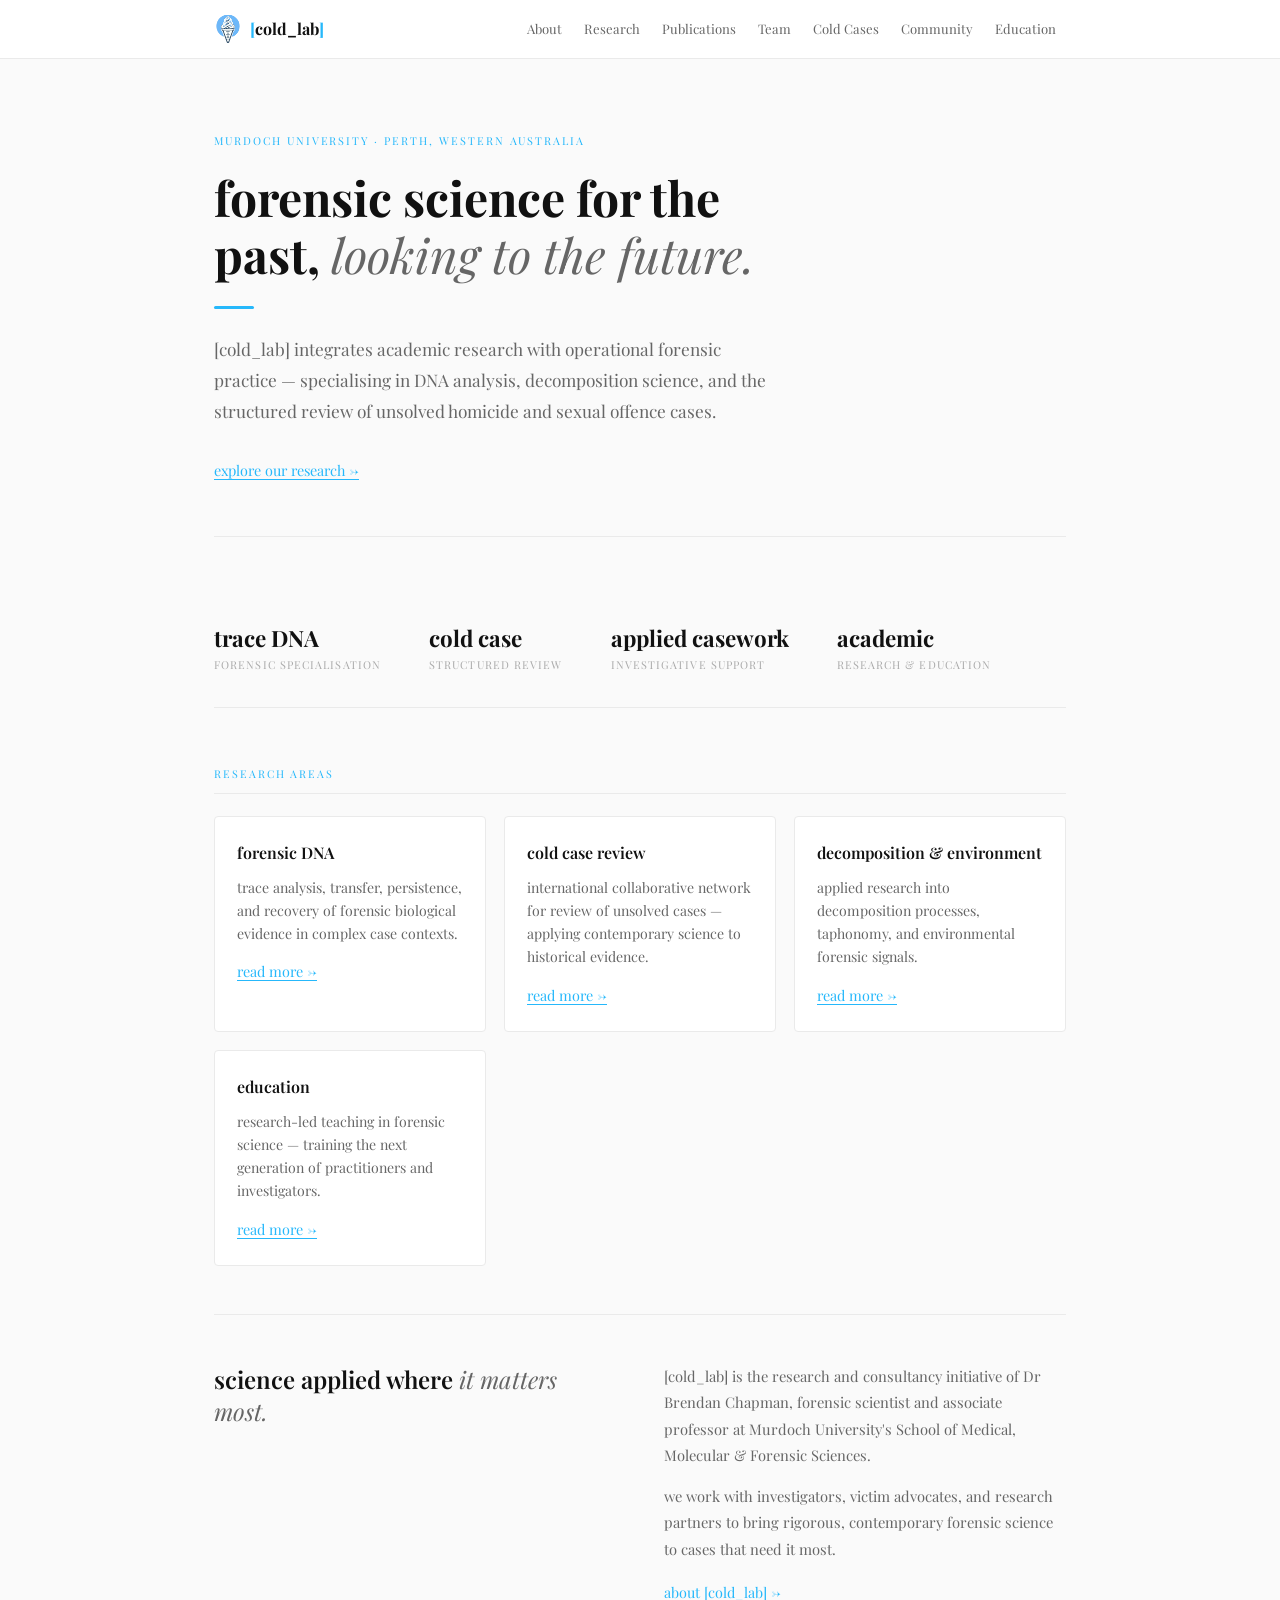
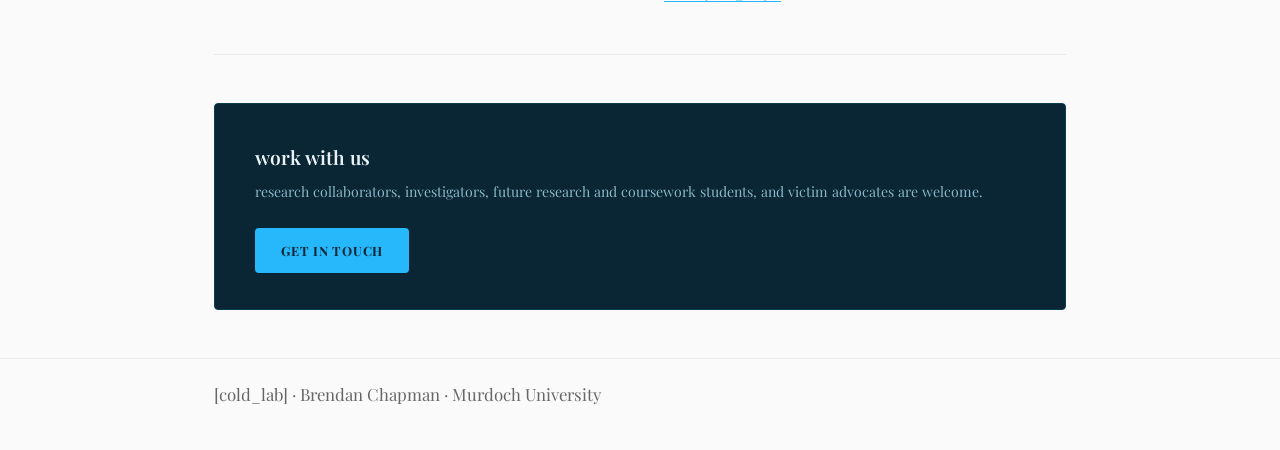
==== index.html @ f07aa9bb "added meta" ====
<!DOCTYPE html>
<html lang="en">
<script type="application/ld+json">
{
  "@context": "https://schema.org",
  "@type": "ResearchOrganization",
  "name": "[cold_lab]",
  "description": "Forensic science research and consultancy specialising in cold case review and serious crime investigation.",
  "url": "https://www.coldlab.org",
  "founder": {
    "@type": "Person",
    "name": "Dr Brendan Chapman",
    "affiliation": "Murdoch University"
  },
  "areaOfStudy": [
    "Forensic Science",
    "Cold Case Review",
    "Homicide Investigation",
    "Sexual Assault Investigation"
  ]
}
</script>
<head>
  <meta charset="UTF-8">
  <meta name="viewport" content="width=device-width, initial-scale=1">
  <link rel="preconnect" href="https://fonts.googleapis.com">
  <link rel="preconnect" href="https://fonts.gstatic.com" crossorigin>
  <link href="https://fonts.googleapis.com/css2?family=Playfair+Display:ital,wght@0,400;0,600;0,700;1,400&display=swap" rel="stylesheet">
  <link rel="stylesheet" href="assets/css/style.css">
  <script src="assets/js/site.js"></script>
	<title>home · [cold_lab]</title>
	<meta name="description" content="[cold_lab] is a forensic science research and 		consultancy led by Dr Brendan Chapman, advancing cold case review and unsolved homicide 	and sexual crime investigations.">
	<meta property="og:title" content="home · [cold_lab]">
	<meta property="og:description" content="[cold_lab] is a forensic science research and consultancy led by Dr Brendan Chapman, advancing cold case review and unsolved homicide and sexual crime investigations.">
	<meta property="og:type" content="website">
	<meta property="og:site_name" content="[cold_lab]">
	<meta property="og:url" content="https://www.coldlab.org/">
	<link rel="canonical" href="https://www.coldlab.org/">
  <style>
    /* index-only */
    .hero { padding: 72px 0 52px; border-bottom: 1px solid var(--border); margin-bottom: 56px; }
    .hero-eyebrow { font-size: 0.68rem; letter-spacing: 0.18em; text-transform: uppercase; color: var(--blue); margin-bottom: 18px; display: block; }
    .hero h1 { font-size: 3rem; line-height: 1.2; font-weight: 700; margin-bottom: 22px; max-width: 620px; }
    .hero h1 em { font-style: italic; font-weight: 400; color: var(--muted); }
    .hero-rule { width: 40px; height: 3px; background: var(--blue); border-radius: 2px; margin-bottom: 24px; }
    .lead { max-width: 560px; font-size: 1.08rem; color: var(--muted); line-height: 1.8; margin-bottom: 28px; }
    .stat-strip { display: flex; gap: 48px; padding: 32px 0; border-bottom: 1px solid var(--border); margin-bottom: 56px; flex-wrap: wrap; }
    .stat-num { font-size: 1.4rem; font-weight: 700; display: block; line-height: 1.2; color: var(--text); }
    .stat-label { font-size: 0.68rem; letter-spacing: 0.1em; text-transform: uppercase; color: var(--faint); display: block; margin-top: 3px; }
    .about-strip { display: grid; grid-template-columns: 1fr 1fr; gap: 48px; padding: 48px 0; border-top: 1px solid var(--border); border-bottom: 1px solid var(--border); margin-bottom: 0; align-items: start; }
    .about-strip h2 { font-size: 1.5rem; line-height: 1.35; font-weight: 600; }
    .about-strip h2 em { font-style: italic; font-weight: 400; color: var(--muted); }
    .about-strip p { color: var(--muted); font-size: 0.92rem; line-height: 1.8; margin-bottom: 14px; }
    @media (max-width: 640px) {
      .hero h1 { font-size: 2rem; }
      .about-strip { grid-template-columns: 1fr; gap: 24px; }
      .stat-strip { gap: 28px; }
    }
  </style>
</head>
  <script>
document.addEventListener('DOMContentLoaded', () => {
  const hamburger = document.getElementById('hamburger');
  const navLinks = document.getElementById('navLinks');

  hamburger.addEventListener('click', () => {
    navLinks.classList.toggle('active');
  });
});
</script>
<body>
<div id="nav-placeholder"></div>

<div class="container">

  <section class="hero">
    <span class="hero-eyebrow">Murdoch University · Perth, Western Australia</span>
    <h1>forensic science for the past, <em>looking to the future.</em></h1>
    <div class="hero-rule"></div>
    <p class="lead">[cold_lab] integrates academic research with operational forensic practice — specialising in DNA analysis, decomposition science, and the structured review of unsolved homicide and sexual offence cases.</p>
    <a href="research.html" class="text-link">explore our research →</a>
  </section>

  <div class="stat-strip">
    <div><span class="stat-num">trace DNA</span><span class="stat-label">forensic specialisation</span></div>
    <div><span class="stat-num">cold case</span><span class="stat-label">structured review</span></div>
    <div><span class="stat-num">applied casework</span><span class="stat-label">investigative support</span></div>
    <div><span class="stat-num">academic</span><span class="stat-label">research &amp; education</span></div>
  </div>

  <section>
    <p class="section-label">research areas</p>
    <div class="card-grid">
      <div class="card">
        <h3>forensic DNA</h3>
        <p>trace analysis, transfer, persistence, and recovery of forensic biological evidence in complex case contexts.</p>
        <a href="research.html" class="text-link" style="margin-top:14px;display:inline-block">read more →</a>
      </div>
      <div class="card">
        <h3>cold case review</h3>
        <p>international collaborative network for review of unsolved cases — applying contemporary science to historical evidence.</p>
        <a href="ccr.html" class="text-link" style="margin-top:14px;display:inline-block">read more →</a>
      </div>
      <div class="card">
        <h3>decomposition &amp; environment</h3>
        <p>applied research into decomposition processes, taphonomy, and environmental forensic signals.</p>
        <a href="research.html" class="text-link" style="margin-top:14px;display:inline-block">read more →</a>
      </div>
      <div class="card">
        <h3>education</h3>
        <p>research-led teaching in forensic science — training the next generation of practitioners and investigators.</p>
        <a href="education.html" class="text-link" style="margin-top:14px;display:inline-block">read more →</a>
      </div>
    </div>
  </section>

  <div class="about-strip">
    <div>
      <h2>science applied where <em>it matters most.</em></h2>
    </div>
    <div>
      <p>[cold_lab] is the research and consultancy initiative of Dr Brendan Chapman, forensic scientist and associate professor at Murdoch University's School of Medical, Molecular &amp; Forensic Sciences.</p>
      <p>we work with investigators, victim advocates, and research partners to bring rigorous, contemporary forensic science to cases that need it most.</p>
      <a href="about.html" class="text-link">about [cold_lab] →</a>
    </div>
  </div>

  <div class="cta-bar">
    <div>
      <h3>work with us</h3>
      <p>research collaborators, investigators, future research and coursework students, and victim advocates are welcome.</p>
    </div>
    <a href="about.html" class="cta-btn">get in touch</a>
  </div>

</div>

<div id="footer-placeholder"></div>
<script>
  injectPartial('nav-placeholder', 'partials/nav.html');
  injectPartial('footer-placeholder', 'partials/footer.html');
</script>
</body>
</html>
---- assets/css/style.css ----
:root {
  --bg:       #fafafa;
  --surface:  #ffffff;
  --border:   #eaeaea;
  --text:     #111111;
  --muted:    #666666;
  --faint:    #aaaaaa;
  --blue:     #26B8FB;
  --dark:     #0B3D4F;
  --darker:   #0A2533;
  --radius:   4px;
}
[data-theme="dark"] {
  --bg:       #0A2533;
  --surface:  #0f3244;
  --border:   #1c4454;
  --text:     #e8f4f8;
  --muted:    #8ab8c8;
  --faint:    #4a7a8a;
}
*, *::before, *::after { box-sizing: border-box; margin: 0; padding: 0; }
body {
  font-family: 'Playfair Display', serif;
  font-size: 1.05rem; line-height: 1.8;
  color: var(--text); background: var(--bg);
  transition: background .25s, color .25s;
}
a { color: var(--text); text-decoration: none; }
.container { max-width: 900px; margin: auto; padding: 0 24px; }

/* NAV */
nav { background: var(--surface); border-bottom: 1px solid var(--border); position: sticky; top: 0; z-index: 100; }
.nav-inner { max-width: 900px; margin: auto; padding: 0 24px; height: 58px; display: flex; align-items: center; justify-content: space-between; }
.brand { font-weight: 700; font-size: 1rem; color: var(--text); display: flex; align-items: center; gap: 8px; }
.brand img { width: 28px; height: 28px; }
.brand-bracket { color: var(--blue); }
.links { display: flex; align-items: center; gap: 2px; }
.links a { padding: 5px 10px; font-size: 0.82rem; color: var(--muted); border-radius: var(--radius); transition: color .15s, background .15s; }
.links a:hover { color: var(--text); background: var(--border); }
.nav-right { display: flex; align-items: center; gap: 8px; }
.theme-btn { background: none; border: 1px solid var(--border); border-radius: var(--radius); padding: 4px 9px; cursor: pointer; font-size: 0.8rem; color: var(--muted); font-family: inherit; transition: border-color .15s, color .15s; }
.theme-btn:hover { border-color: var(--blue); color: var(--blue); }

/* PAGE HEADER */
.page-header { padding: 48px 0 28px; border-bottom: 1px solid var(--border); margin-bottom: 44px; }
.page-eyebrow { font-size: 0.68rem; letter-spacing: 0.18em; text-transform: uppercase; color: var(--blue); margin-bottom: 8px; display: block; }
.page-header h1 { font-size: 2.4rem; font-weight: 700; line-height: 1.2; }

/* RICH MARKDOWN */
.rich h2 { font-size: 1.35rem; font-weight: 600; margin: 44px 0 14px; padding-bottom: 8px; border-bottom: 1px solid var(--border); }
.rich h3 { font-size: 1.05rem; font-weight: 600; margin: 26px 0 8px; }
.rich h4 { font-size: 0.95rem; font-weight: 600; margin: 18px 0 6px; color: var(--muted); }
.rich p  { margin-bottom: 16px; color: var(--muted); }
.rich ul, .rich ol { padding-left: 1.4em; margin-bottom: 16px; color: var(--muted); }
.rich li { margin-bottom: 3px; }
.rich a  { color: var(--blue); text-decoration: underline; text-underline-offset: 3px; }
.rich blockquote { border-left: 3px solid var(--blue); padding: 8px 0 8px 18px; color: var(--muted); font-style: italic; margin: 20px 0; border-radius: 0 var(--radius) var(--radius) 0; }
.rich strong { font-weight: 600; color: var(--text); }

/* CARDS */
.card-grid { display: grid; grid-template-columns: repeat(auto-fit, minmax(240px,1fr)); gap: 18px; margin-bottom: 48px; }
.card { background: var(--surface); border: 1px solid var(--border); padding: 22px; border-radius: var(--radius); transition: transform .2s, box-shadow .2s, border-color .2s; }
.card:hover { transform: translateY(-3px); box-shadow: 0 8px 28px rgba(0,0,0,.08); border-color: var(--blue); }
.card h3 { margin: 0 0 8px; font-size: 1rem; font-weight: 600; }
.card p  { color: var(--muted); font-size: 0.88rem; margin: 0; line-height: 1.65; }

/* SECTION LABEL */
.section-label { font-size: 0.67rem; letter-spacing: 0.18em; text-transform: uppercase; color: var(--blue); padding-bottom: 10px; border-bottom: 1px solid var(--border); margin-bottom: 22px; }

/* CTA BAR */
.cta-bar { background: var(--darker); border: 1px solid var(--dark); padding: 36px 40px; border-radius: var(--radius); display: flex; align-items: center; justify-content: space-between; gap: 24px; flex-wrap: wrap; margin: 48px 0; }
.cta-bar h3 { font-size: 1.2rem; font-weight: 600; color: #e8f4f8; margin-bottom: 4px; }
.cta-bar p  { color: #8ab8c8; font-size: 0.88rem; margin: 0; }
.cta-btn { display: inline-block; padding: 11px 26px; background: var(--blue); color: var(--darker); font-family: inherit; font-size: 0.8rem; font-weight: 700; letter-spacing: 0.06em; text-transform: uppercase; border-radius: var(--radius); white-space: nowrap; transition: background .2s, transform .15s; text-decoration: none; }
.cta-btn:hover { background: #4dc9fd; transform: translateY(-1px); }
.text-link { color: var(--blue); text-decoration: underline; text-underline-offset: 3px; font-size: 0.9rem; }
.text-link:hover { opacity: .75; }

/* PUBLICATIONS */
.pub-filters { display: flex; gap: 8px; flex-wrap: wrap; margin-bottom: 22px; }
.filter-btn { padding: 4px 14px; border: 1px solid var(--border); border-radius: 20px; font-size: 0.75rem; background: var(--surface); color: var(--muted); cursor: pointer; font-family: inherit; transition: all .15s; }
.filter-btn:hover, .filter-btn.active { background: var(--blue); border-color: var(--blue); color: var(--darker); font-weight: 600; }
.pub-item { background: var(--surface); border: 1px solid var(--border); border-radius: var(--radius); padding: 18px 22px; margin-bottom: 10px; transition: border-color .2s; }
.pub-item:hover { border-color: var(--blue); }
.pub-title { font-size: 0.95rem; font-weight: 600; color: var(--text); line-height: 1.45; margin-bottom: 6px; }
.pub-title a { color: var(--text); text-decoration: underline; text-underline-offset: 3px; }
.pub-title a:hover { color: var(--blue); }
.pub-meta { font-size: 0.77rem; color: var(--faint); display: flex; flex-wrap: wrap; gap: 10px; align-items: center; }
.pub-year { background: color-mix(in srgb, var(--blue) 15%, transparent); color: var(--blue); padding: 1px 8px; border-radius: 20px; font-size: 0.7rem; font-weight: 700; }
.pub-journal { font-style: italic; }
.pub-status { padding: 20px 0; color: var(--faint); display: flex; align-items: center; gap: 8px; font-size: 0.9rem; }
.pub-spinner { width: 14px; height: 14px; border: 2px solid var(--border); border-top-color: var(--blue); border-radius: 50%; animation: spin .8s linear infinite; display: inline-block; }
@keyframes spin { to { transform: rotate(360deg); } }

/* FOOTER */
footer { border-top: 1px solid var(--border); padding: 28px 0 40px; margin-top: 80px; }
.footer-inner { display: flex; justify-content: space-between; align-items: center; flex-wrap: wrap; gap: 12px; }
.footer-copy { font-size: 0.74rem; color: var(--faint); line-height: 1.6; }
.footer-links { display: flex; gap: 18px; }
.footer-links a { font-size: 0.74rem; color: var(--faint); transition: color .15s; }
.footer-links a:hover { color: var(--blue); }

@media (max-width: 700px) {
  .links a { padding: 4px 6px; font-size: 0.76rem; }
  .page-header h1 { font-size: 1.8rem; }
  .cta-bar { flex-direction: column; align-items: flex-start; padding: 26px 22px; }
}
@media (max-width: 480px) { .links { display: none; } }

/* ── HAMBURGER ───────────────────────────────────────────── */
.hamburger {
  display: none;
  flex-direction: column;
  justify-content: space-between;
  width: 24px;
  height: 18px;
  background: none;
  border: none;
  cursor: pointer;
  padding: 0;
  margin-left: 8px;
}
.hamburger span {
  display: block;
  height: 2px;
  background: var(--text);
  border-radius: 2px;
  transition: transform .25s, opacity .25s;
}
.hamburger.active span:nth-child(1) { transform: translateY(8px) rotate(45deg); }
.hamburger.active span:nth-child(2) { opacity: 0; }
.hamburger.active span:nth-child(3) { transform: translateY(-8px) rotate(-45deg); }

@media (max-width: 480px) {
  .hamburger { display: flex; }
  .links {
    display: none;
    position: absolute;
    top: 58px;
    left: 0;
    right: 0;
    background: var(--surface);
    border-bottom: 1px solid var(--border);
    flex-direction: column;
    padding: 12px 0;
    z-index: 99;
  }
  .links.open { display: flex; }
  .links a {
    padding: 12px 24px;
    margin: 0;
    border-radius: 0;
    font-size: 0.95rem;
  }
  .theme-btn { font-size: 0.72rem; padding: 3px 8px; }
}

/* ── TEAM MEMBERS ────────────────────────────────────────── */
.team-member {
  display: flex;
  gap: 24px;
  align-items: flex-start;
  margin: 28px 0;
  padding-bottom: 28px;
  border-bottom: 1px solid var(--border);
}
.team-member:last-of-type { border-bottom: none; }
.team-photo-wrap { flex-shrink: 0; width: 90px; }
.team-photo {
  width: 90px; height: 90px;
  object-fit: cover;
  border-radius: 50%;
  border: 2px solid var(--border);
  display: block;
}
.team-text { flex: 1; min-width: 0; }
.team-text h3 { margin-top: 4px; }

@media (max-width: 480px) {
  .team-member { flex-direction: column; }
  .team-photo-wrap { width: 70px; }
  .team-photo { width: 70px; height: 70px; }
}
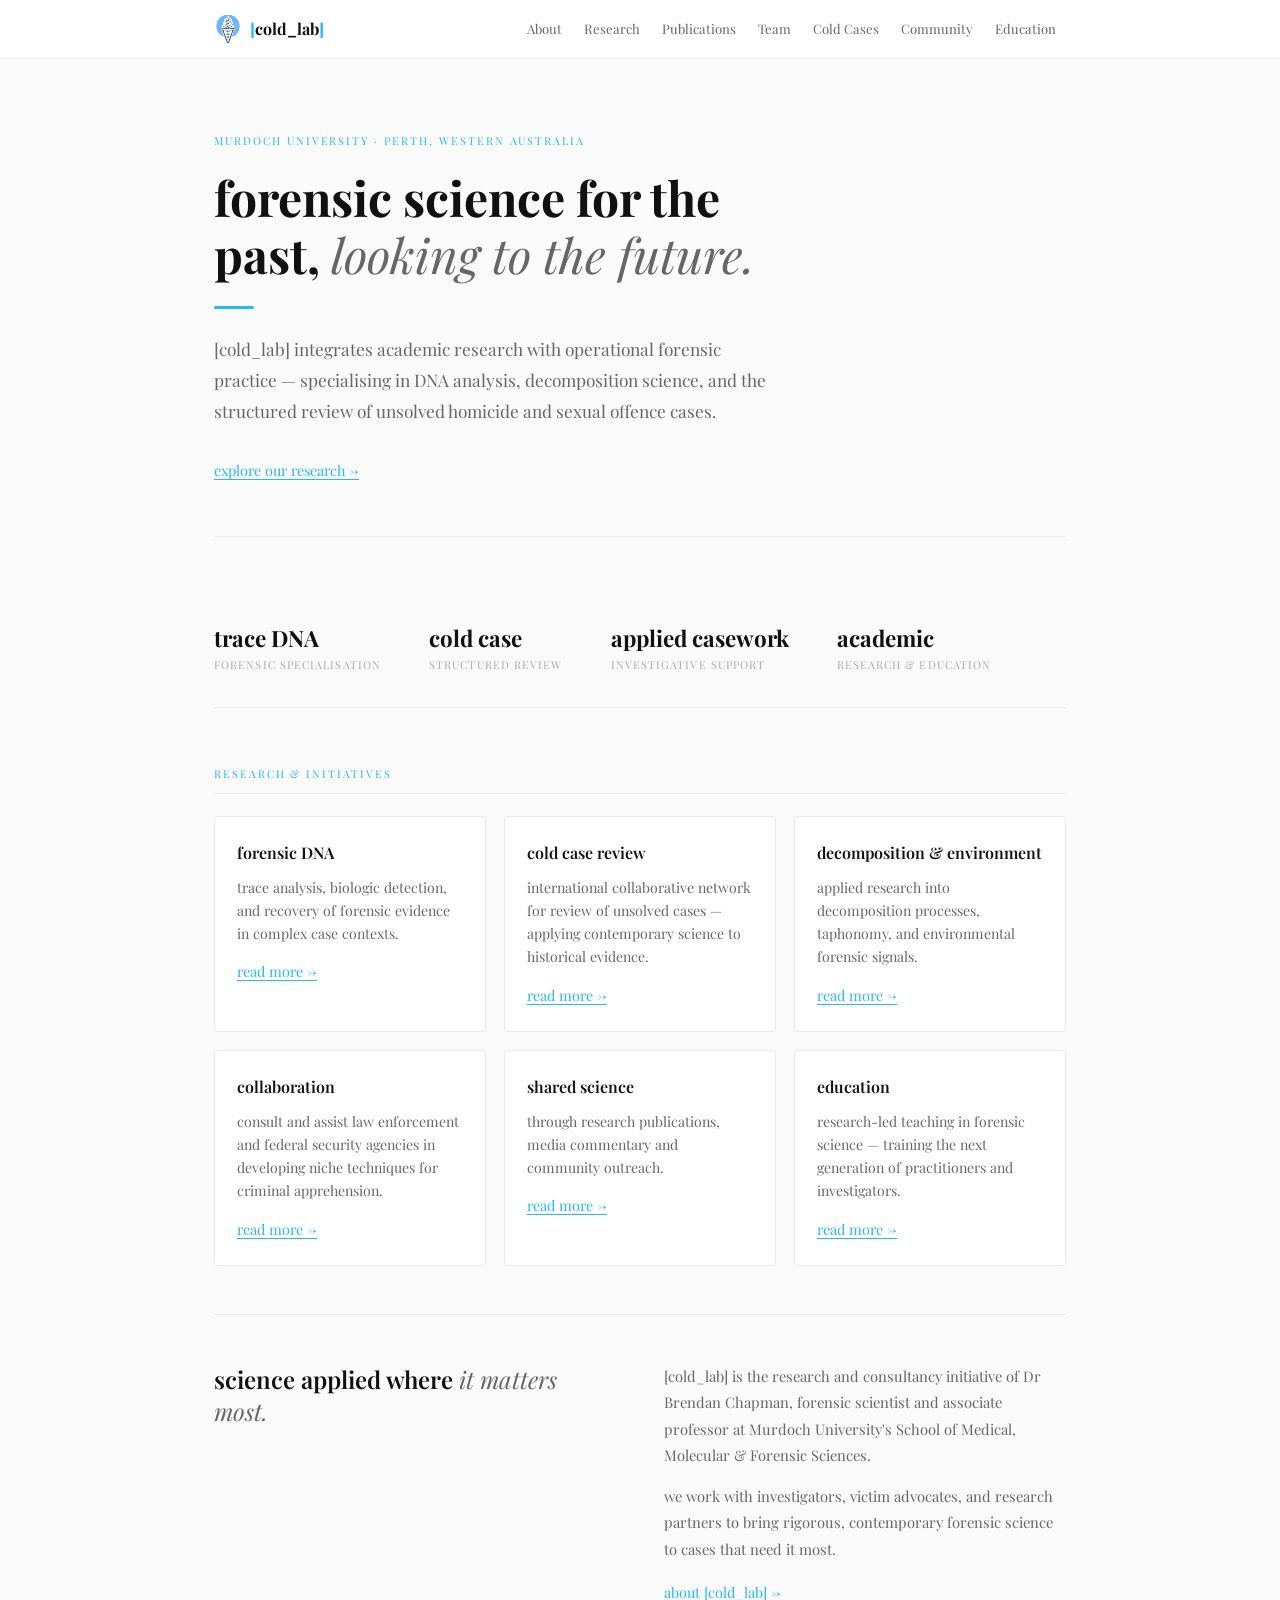
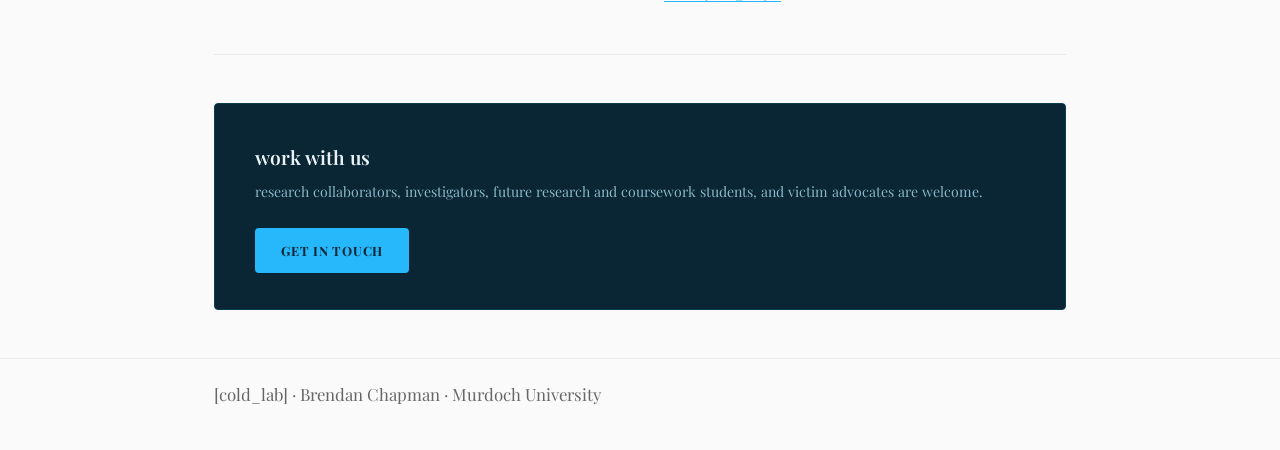
==== commit ac565890: "added meta" ====
--- a/index.html
+++ b/index.html
@@ -89,11 +89,11 @@
   </div>
 
   <section>
-    <p class="section-label">research areas</p>
+    <p class="section-label">research & initiatives</p>
     <div class="card-grid">
       <div class="card">
         <h3>forensic DNA</h3>
-        <p>trace analysis, transfer, persistence, and recovery of forensic biological evidence in complex case contexts.</p>
+        <p>trace analysis, biologic detection, and recovery of forensic evidence in complex case contexts.</p>
         <a href="research.html" class="text-link" style="margin-top:14px;display:inline-block">read more →</a>
       </div>
       <div class="card">
@@ -105,6 +105,16 @@
         <h3>decomposition &amp; environment</h3>
         <p>applied research into decomposition processes, taphonomy, and environmental forensic signals.</p>
         <a href="research.html" class="text-link" style="margin-top:14px;display:inline-block">read more →</a>
+      </div>
+      <div class="card">
+        <h3>collaboration</h3>
+        <p>consult and assist law enforcement and federal security agencies in developing niche techniques for criminal apprehension.</p>
+        <a href="community.html" class="text-link" style="margin-top:14px;display:inline-block">read more →</a>
+      </div>
+      <div class="card">
+        <h3>shared science</h3>
+        <p>through research publications, media commentary and community outreach.</p>
+        <a href="publications.html" class="text-link" style="margin-top:14px;display:inline-block">read more →</a>
       </div>
       <div class="card">
         <h3>education</h3>
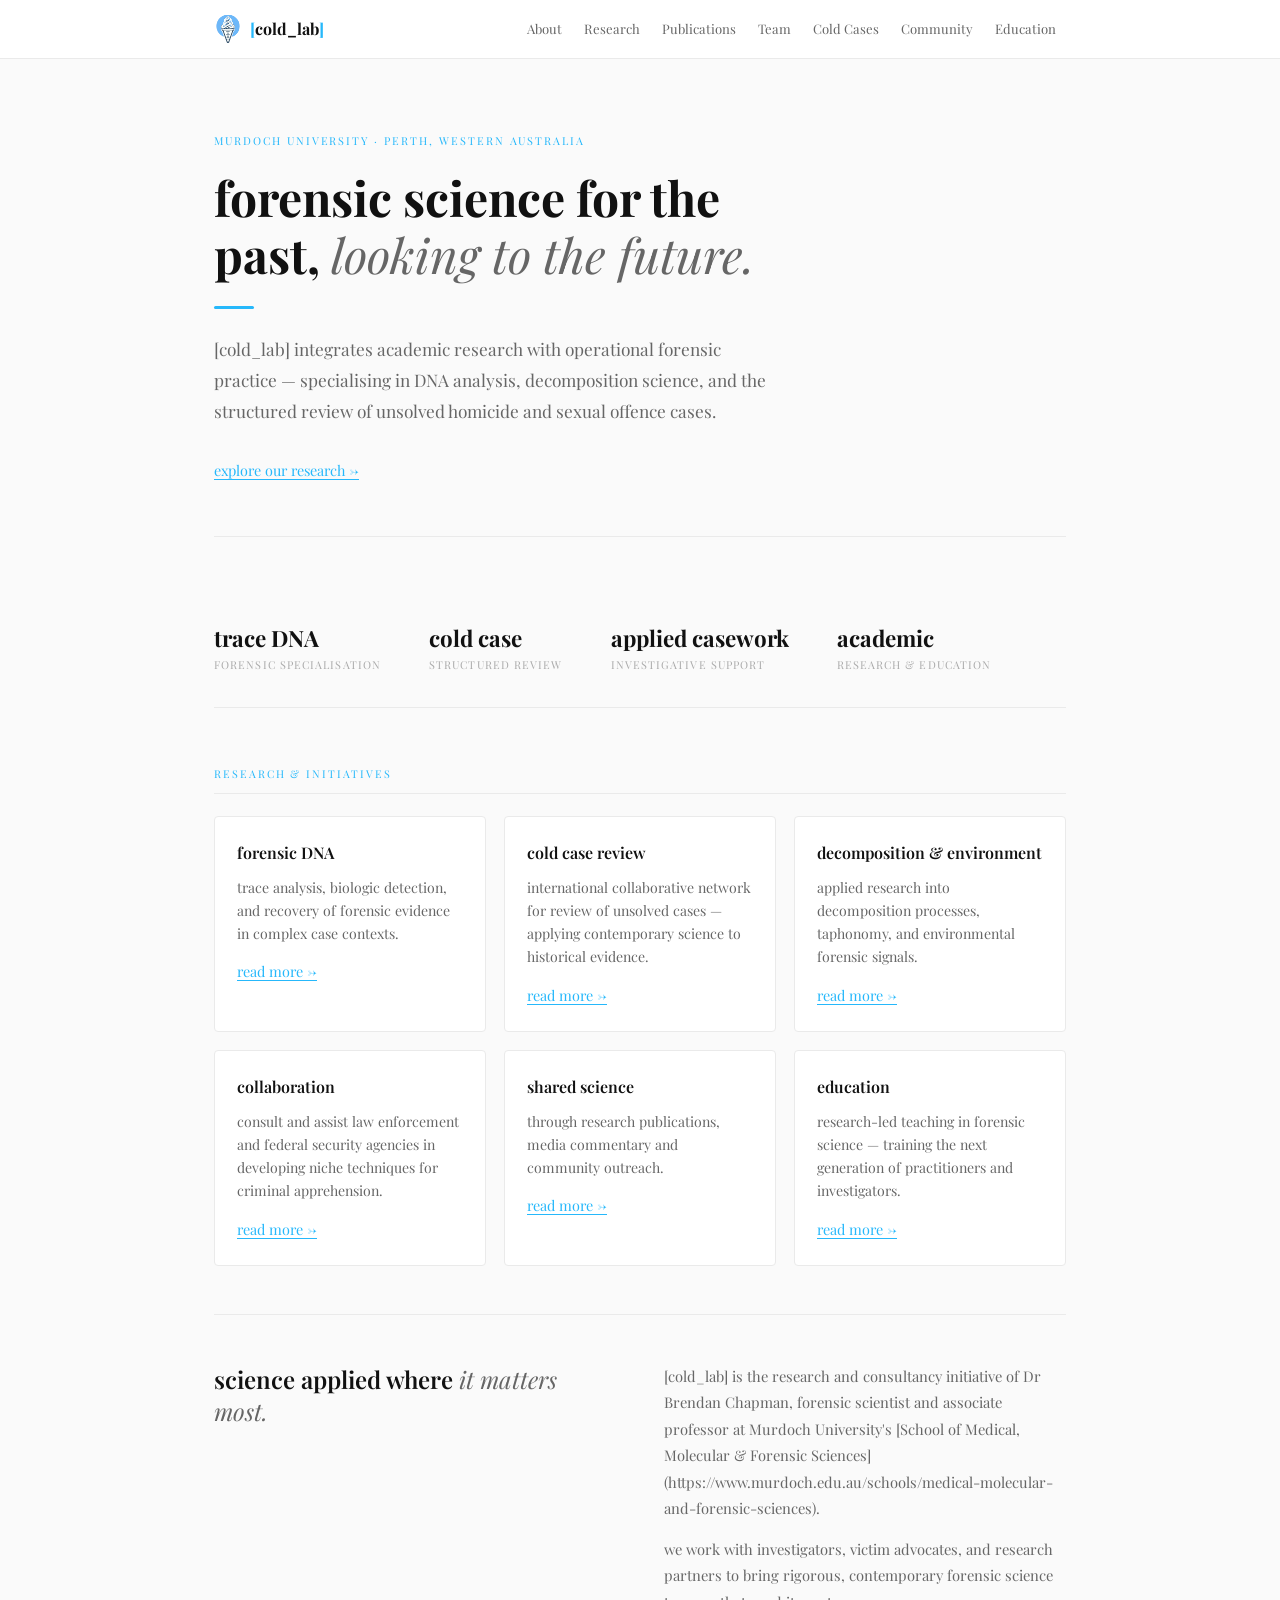
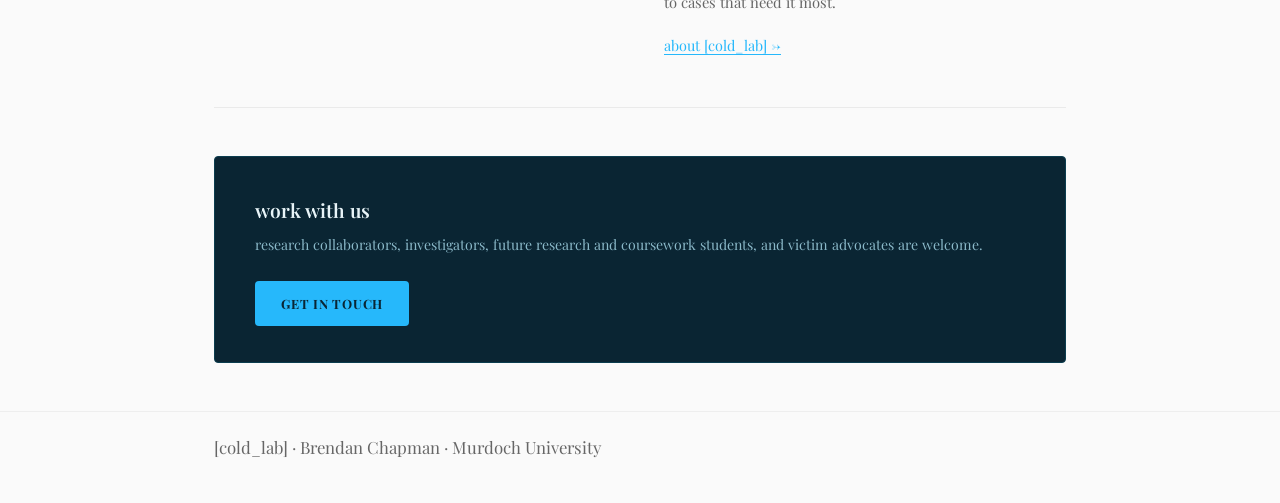
==== commit fa70d829: "MMFS url" ====
--- a/index.html
+++ b/index.html
@@ -58,16 +58,7 @@
     }
   </style>
 </head>
-  <script>
-document.addEventListener('DOMContentLoaded', () => {
-  const hamburger = document.getElementById('hamburger');
-  const navLinks = document.getElementById('navLinks');
-
-  hamburger.addEventListener('click', () => {
-    navLinks.classList.toggle('active');
-  });
-});
-</script>
+ 
 <body>
 <div id="nav-placeholder"></div>
 
@@ -129,7 +120,7 @@
       <h2>science applied where <em>it matters most.</em></h2>
     </div>
     <div>
-      <p>[cold_lab] is the research and consultancy initiative of Dr Brendan Chapman, forensic scientist and associate professor at Murdoch University's School of Medical, Molecular &amp; Forensic Sciences.</p>
+      <p>[cold_lab] is the research and consultancy initiative of Dr Brendan Chapman, forensic scientist and associate professor at Murdoch University's [School of Medical, Molecular &amp; Forensic Sciences](https://www.murdoch.edu.au/schools/medical-molecular-and-forensic-sciences).</p>
       <p>we work with investigators, victim advocates, and research partners to bring rigorous, contemporary forensic science to cases that need it most.</p>
       <a href="about.html" class="text-link">about [cold_lab] →</a>
     </div>
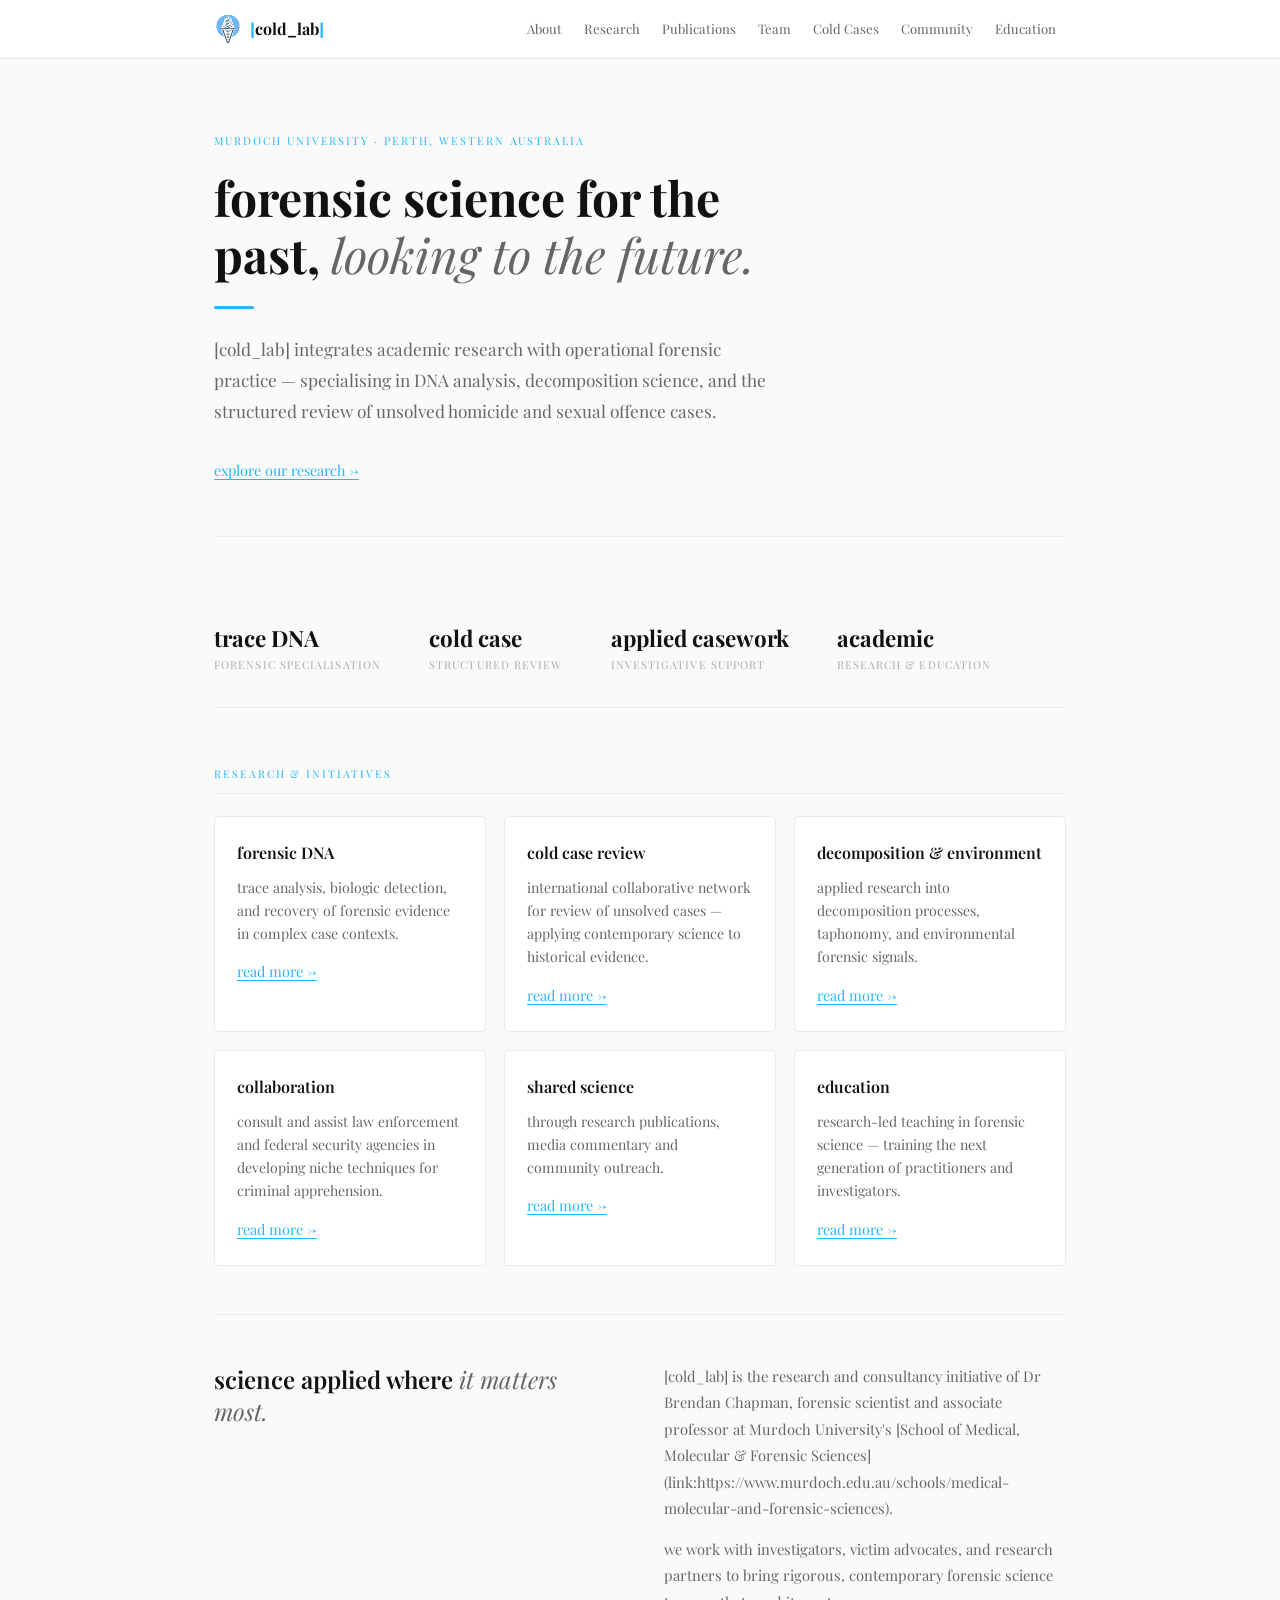
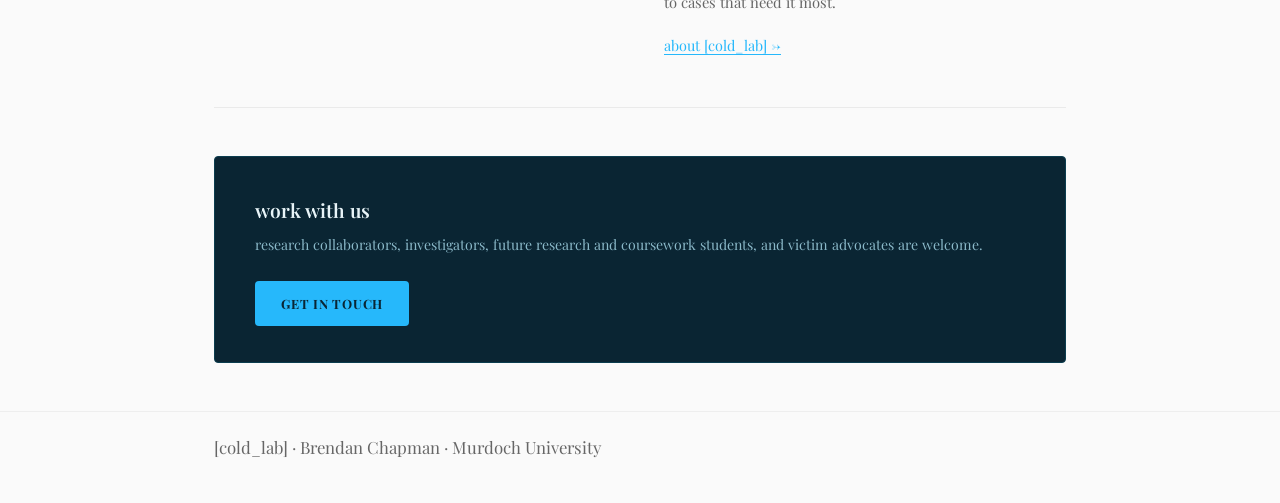
==== commit c2637cca: "MMFS url" ====
--- a/index.html
+++ b/index.html
@@ -120,7 +120,7 @@
       <h2>science applied where <em>it matters most.</em></h2>
     </div>
     <div>
-      <p>[cold_lab] is the research and consultancy initiative of Dr Brendan Chapman, forensic scientist and associate professor at Murdoch University's [School of Medical, Molecular &amp; Forensic Sciences](https://www.murdoch.edu.au/schools/medical-molecular-and-forensic-sciences).</p>
+      <p>[cold_lab] is the research and consultancy initiative of Dr Brendan Chapman, forensic scientist and associate professor at Murdoch University's [School of Medical, Molecular &amp; Forensic Sciences](link:https://www.murdoch.edu.au/schools/medical-molecular-and-forensic-sciences).</p>
       <p>we work with investigators, victim advocates, and research partners to bring rigorous, contemporary forensic science to cases that need it most.</p>
       <a href="about.html" class="text-link">about [cold_lab] →</a>
     </div>
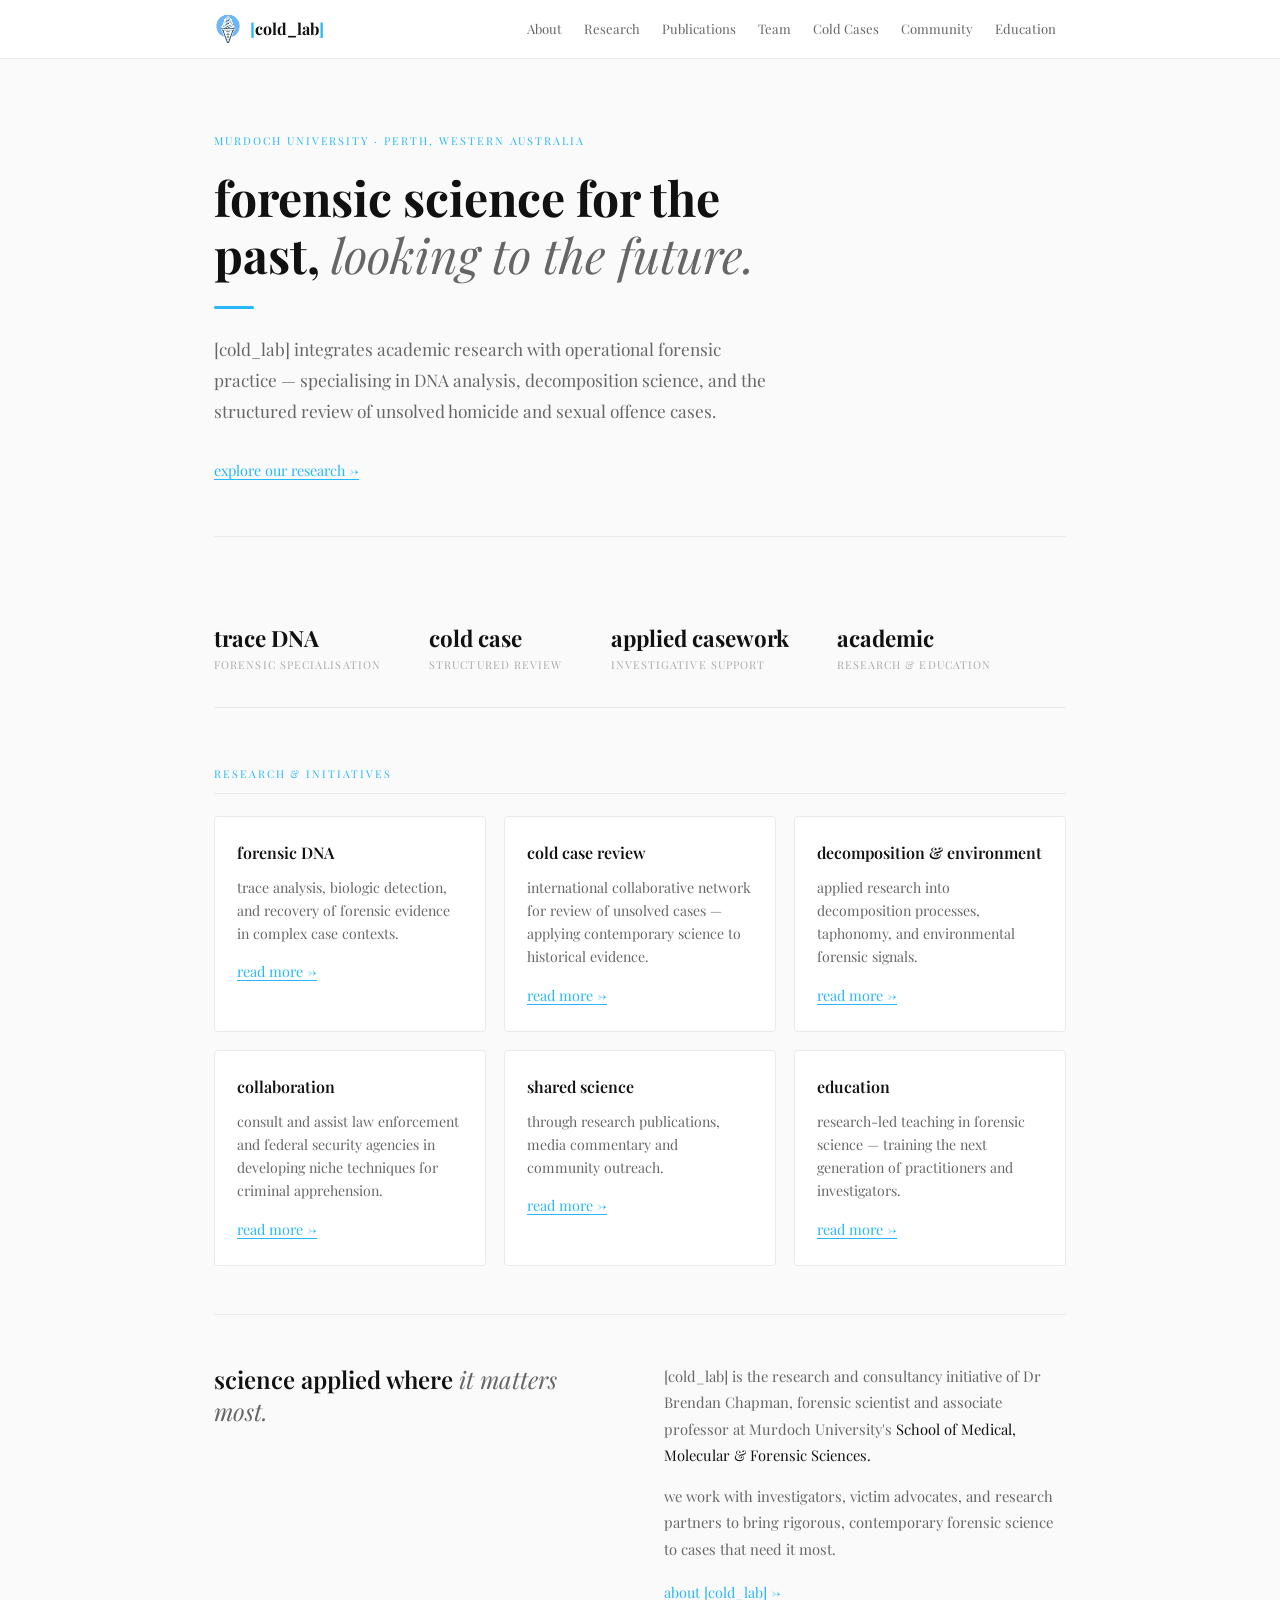
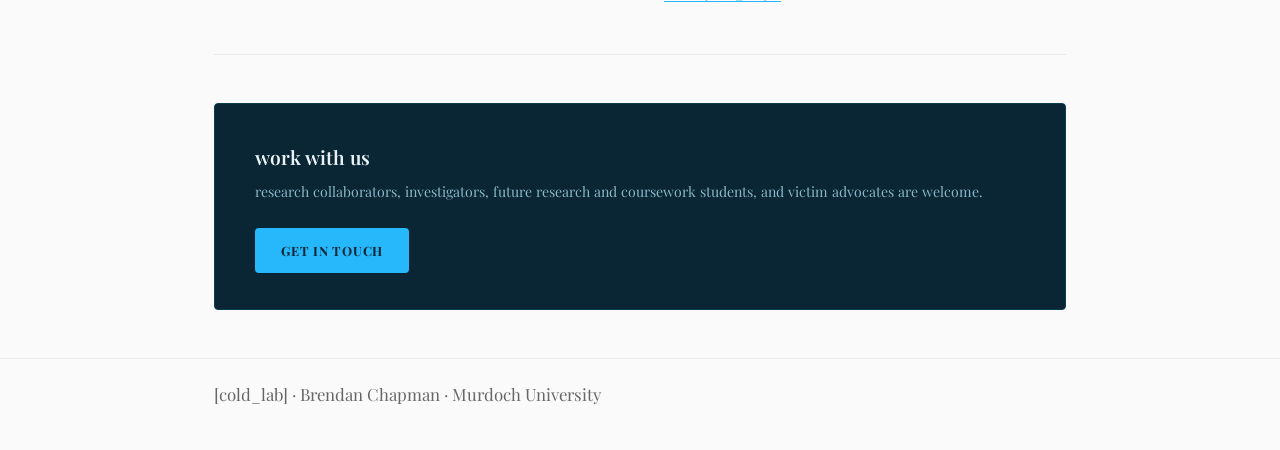
==== commit 5b33894e: "MMFS url" ====
--- a/index.html
+++ b/index.html
@@ -120,7 +120,7 @@
       <h2>science applied where <em>it matters most.</em></h2>
     </div>
     <div>
-      <p>[cold_lab] is the research and consultancy initiative of Dr Brendan Chapman, forensic scientist and associate professor at Murdoch University's [School of Medical, Molecular &amp; Forensic Sciences](link:https://www.murdoch.edu.au/schools/medical-molecular-and-forensic-sciences).</p>
+      <p>[cold_lab] is the research and consultancy initiative of Dr Brendan Chapman, forensic scientist and associate professor at Murdoch University's <a href= "https://www.murdoch.edu.au/schools/medical-molecular-and-forensic-sciences">School of Medical, Molecular &amp; Forensic Sciences.</a></p>
       <p>we work with investigators, victim advocates, and research partners to bring rigorous, contemporary forensic science to cases that need it most.</p>
       <a href="about.html" class="text-link">about [cold_lab] →</a>
     </div>
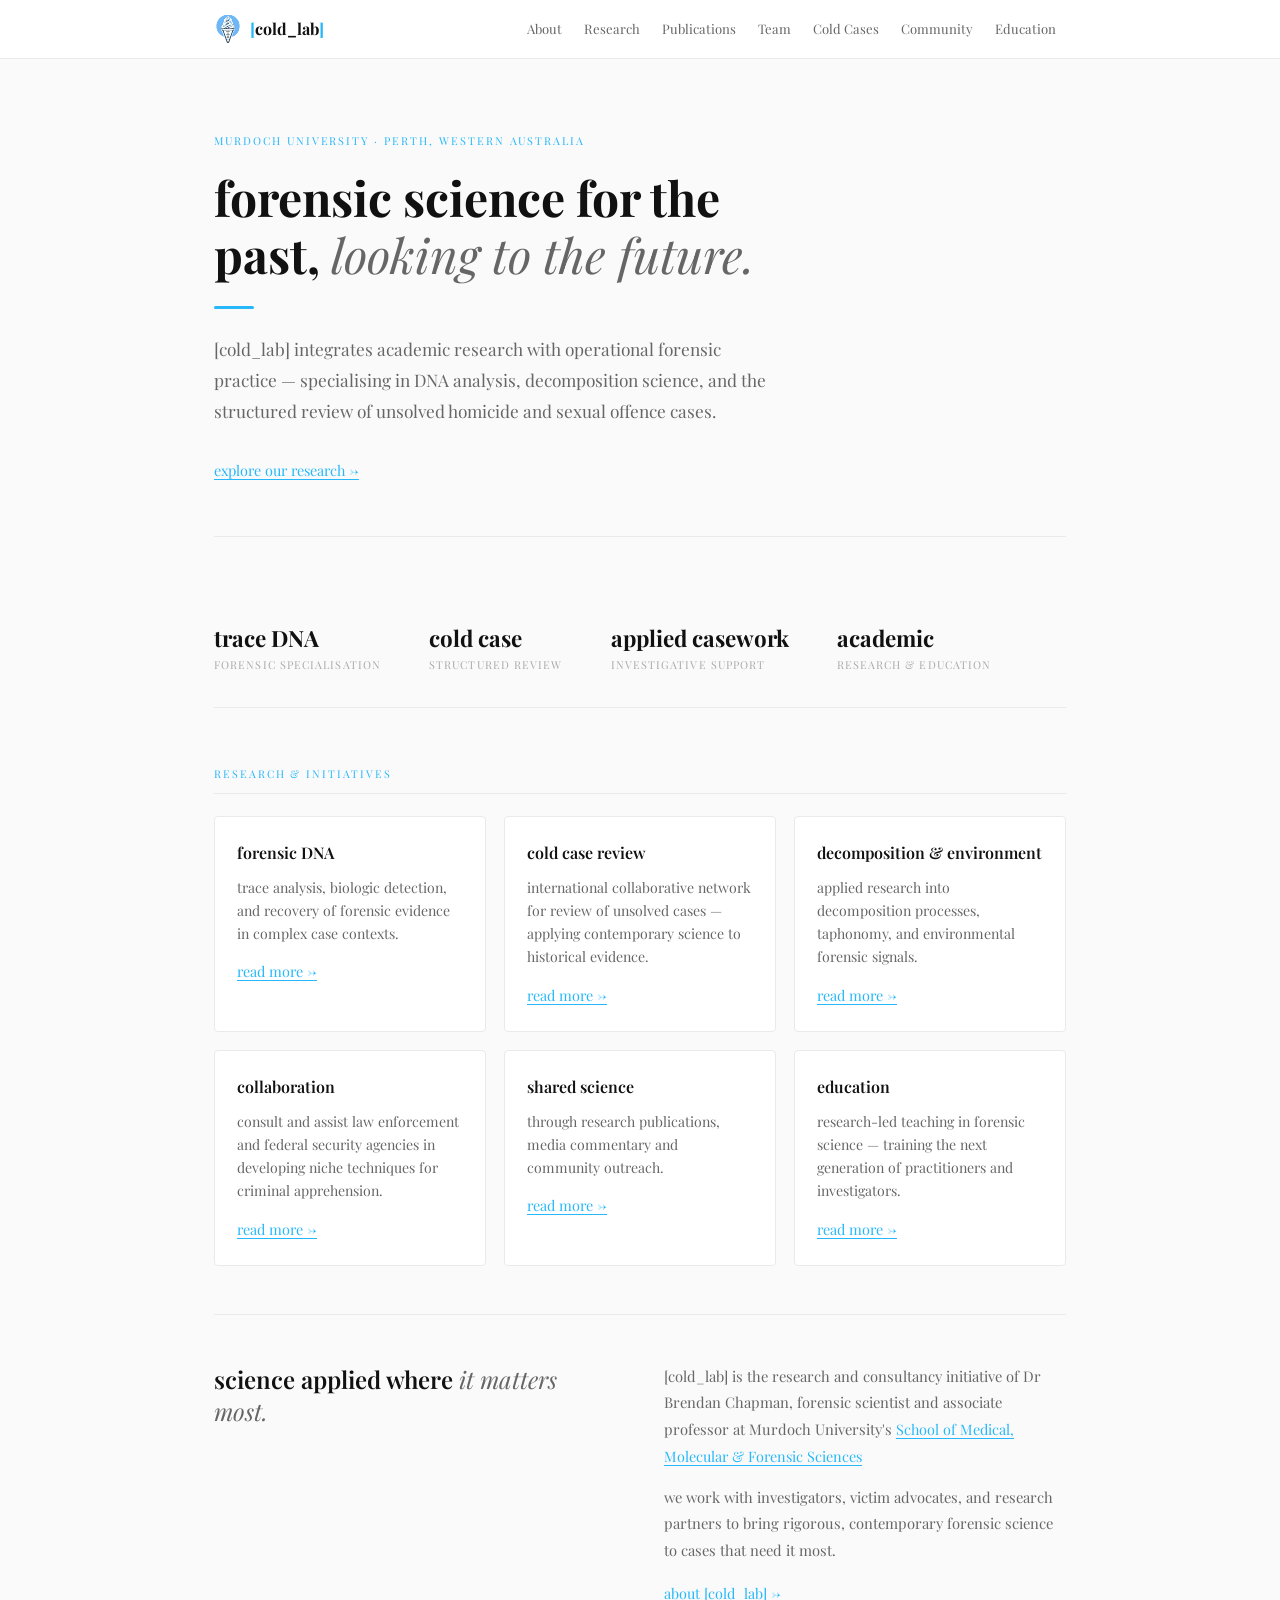
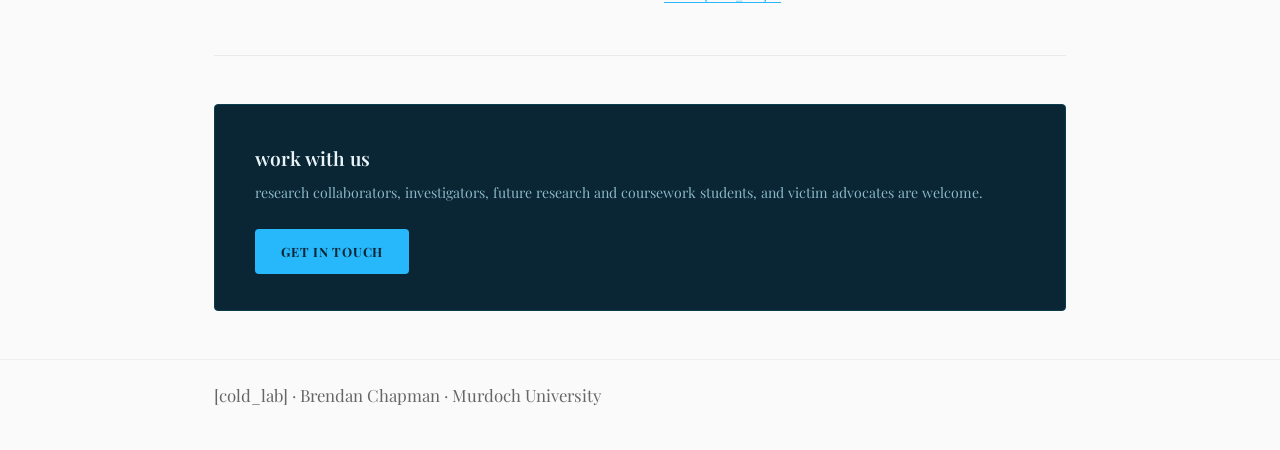
==== commit 4b35b153: "MMFS url" ====
--- a/index.html
+++ b/index.html
@@ -120,7 +120,7 @@
       <h2>science applied where <em>it matters most.</em></h2>
     </div>
     <div>
-      <p>[cold_lab] is the research and consultancy initiative of Dr Brendan Chapman, forensic scientist and associate professor at Murdoch University's <a href= "https://www.murdoch.edu.au/schools/medical-molecular-and-forensic-sciences">School of Medical, Molecular &amp; Forensic Sciences.</a></p>
+      <p>[cold_lab] is the research and consultancy initiative of Dr Brendan Chapman, forensic scientist and associate professor at Murdoch University's <a href="https://www.murdoch.edu.au/schools/medical-molecular-and-forensic-sciences" target="_blank" rel="noopener" class="text-link">School of Medical, Molecular &amp; Forensic Sciences</a> </p>
       <p>we work with investigators, victim advocates, and research partners to bring rigorous, contemporary forensic science to cases that need it most.</p>
       <a href="about.html" class="text-link">about [cold_lab] →</a>
     </div>
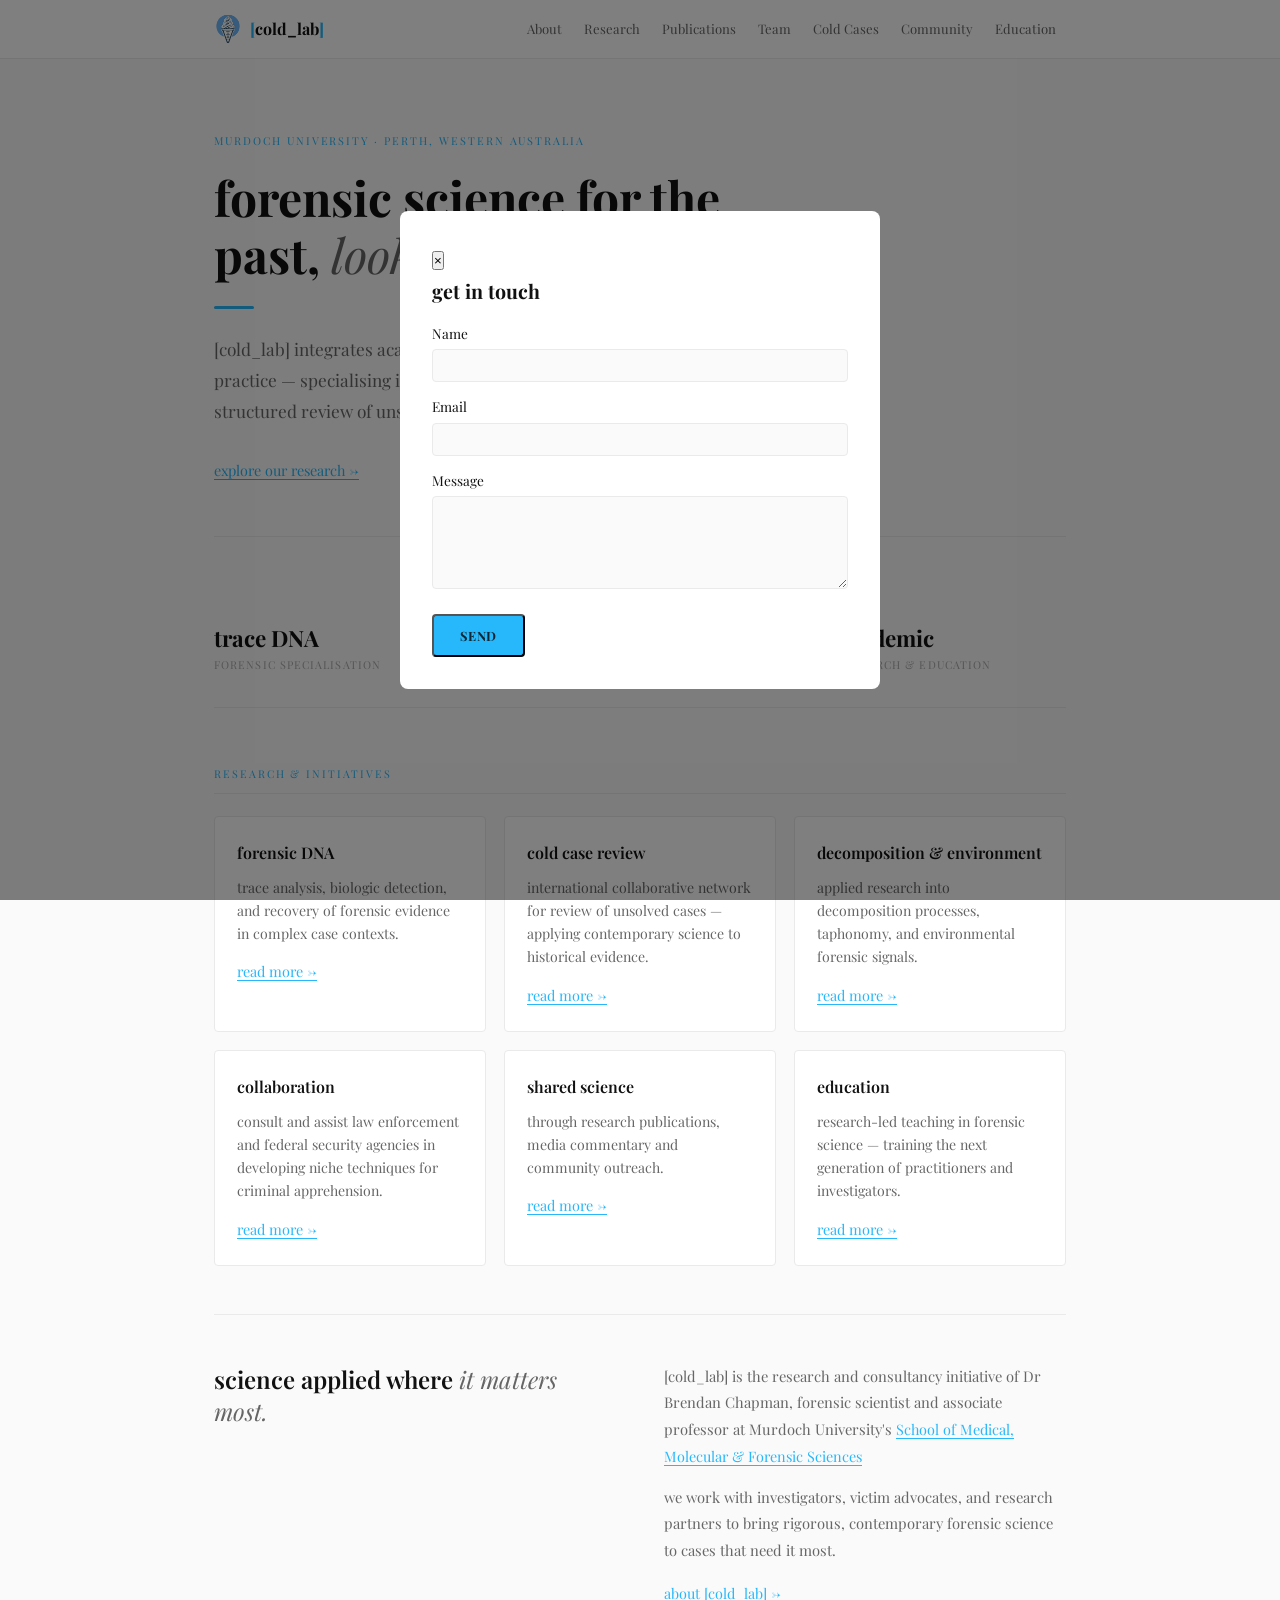
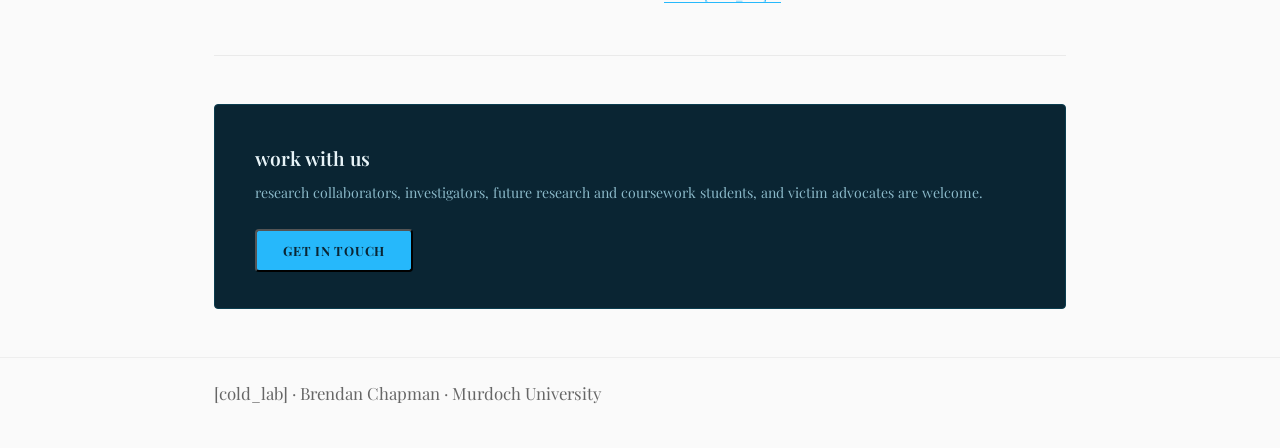
==== commit adc289e6: "added contact form" ====
--- a/index.html
+++ b/index.html
@@ -131,9 +131,34 @@
       <h3>work with us</h3>
       <p>research collaborators, investigators, future research and coursework students, and victim advocates are welcome.</p>
     </div>
-    <a href="about.html" class="cta-btn">get in touch</a>
+    <button class="cta-btn" id="open-contact-modal">get in touch</button>
   </div>
 
+</div>
+
+<!-- Contact Modal -->
+<div id="contact-modal" class="modal-overlay" hidden>
+  <div class="modal-box">
+    <button class="modal-close" id="modal-close" aria-label="Close">&times;</button>
+    <h3>get in touch</h3>
+    <form name="contact" method="POST" data-netlify="true" netlify-honeypot="bot-field" id="contact-form">
+      <input type="hidden" name="form-name" value="contact" />
+      <p hidden>
+        <label>Don't fill this out: <input name="bot-field" /></label>
+      </p>
+      <label for="name">Name</label>
+      <input type="text" id="name" name="name" required />
+
+      <label for="email">Email</label>
+      <input type="email" id="email" name="email" required />
+
+      <label for="message">Message</label>
+      <textarea id="message" name="message" rows="5" required></textarea>
+
+      <button type="submit" class="cta-btn">send</button>
+    </form>
+    <p id="form-success" hidden>Thanks — we'll be in touch shortly.</p>
+  </div>
 </div>
 
 <div id="footer-placeholder"></div>
@@ -142,4 +167,4 @@
   injectPartial('footer-placeholder', 'partials/footer.html');
 </script>
 </body>
-</html>
+</html>
--- a/assets/css/style.css
+++ b/assets/css/style.css
@@ -28,6 +28,24 @@
 a { color: var(--text); text-decoration: none; }
 .container { max-width: 900px; margin: auto; padding: 0 24px; }
 
+.modal-overlay {
+  position: fixed; inset: 0; background: rgba(0,0,0,0.5);
+  display: flex; align-items: center; justify-content: center; z-index: 1000;
+}
+.modal-box {
+  background: var(--bg); color: var(--text); padding: 32px;
+  border-radius: 8px; max-width: 480px; width: 90%; position: relative;
+}
+.modal-box {
+  background: var(--surface); color: var(--text); padding: 32px;
+  border-radius: 8px; max-width: 480px; width: 90%; position: relative;
+}
+.modal-box label { display: block; margin-top: 12px; font-size: 0.85rem; }
+.modal-box input, .modal-box textarea {
+  width: 100%; padding: 8px; margin-top: 4px; border: 1px solid var(--border);
+  border-radius: 4px; background: var(--bg); color: var(--text);
+}
+.modal-box button[type="submit"] { margin-top: 16px; }
 /* NAV */
 nav { background: var(--surface); border-bottom: 1px solid var(--border); position: sticky; top: 0; z-index: 100; }
 .nav-inner { max-width: 900px; margin: auto; padding: 0 24px; height: 58px; display: flex; align-items: center; justify-content: space-between; }
